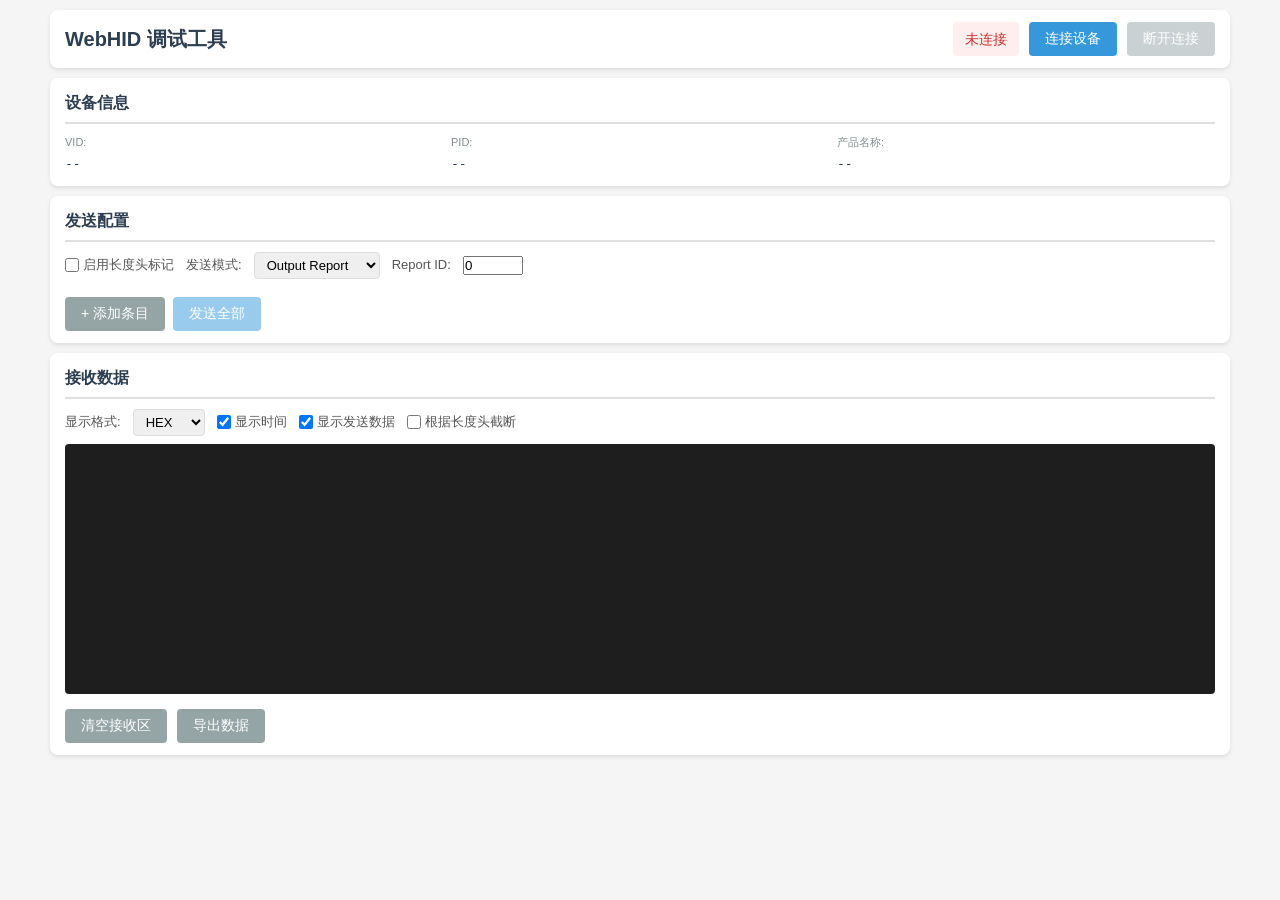
==== docs/index.html @ 26e1fdb8 "change docs name" ====
<!DOCTYPE html>
<html lang="zh-CN">
<head>
    <meta charset="UTF-8">
    <meta name="viewport" content="width=device-width, initial-scale=1.0">
    <title>WebHID 调试工具</title>
    <link rel="stylesheet" href="styles.css">
</head>
<body>
    <div class="container">
        <!-- 标题栏 -->
        <header class="header">
            <h1>WebHID 调试工具</h1>
            <div class="device-status">
                <span id="connectionStatus" class="status-disconnected">未连接</span>
                <button id="connectBtn" class="btn btn-primary">连接设备</button>
                <button id="disconnectBtn" class="btn btn-secondary" disabled>断开连接</button>
            </div>
        </header>

        <!-- 设备信息面板 -->
        <section class="panel device-info-panel">
            <h2>设备信息</h2>
            <div class="device-info-grid" id="deviceInfo">
                <div class="info-item">
                    <label>VID:</label>
                    <span id="vid">--</span>
                </div>
                <div class="info-item">
                    <label>PID:</label>
                    <span id="pid">--</span>
                </div>
                <div class="info-item">
                    <label>产品名称:</label>
                    <span id="productName">--</span>
                </div>
            </div>
        </section>

        <!-- 发送配置面板 -->
        <section class="panel send-panel">
            <h2>发送配置</h2>
            <div class="send-config">
                <div class="config-row">
                    <label class="checkbox-label">
                        <input type="checkbox" id="useHeaderLength">
                        启用长度头标记
                    </label>
                    <div class="header-config" id="headerConfig" style="display: none;">
                        <label>长度头字节数:</label>
                        <select id="headerLengthBytes">
                            <option value="1">1字节</option>
                            <option value="2">2字节</option>
                        </select>
                        <label>字节序:</label>
                        <select id="headerEndian">
                            <option value="little">小端序</option>
                            <option value="big">大端序</option>
                        </select>
                    </div>
                    <label>发送模式:</label>
                    <select id="sendMode">
                        <option value="output">Output Report</option>
                        <option value="feature">Feature Report</option>
                    </select>
                    <label>Report ID:</label>
                    <input type="number" id="reportId" value="0" min="0" max="255" style="width: 60px;">
                </div>
            </div>
            
            <div class="send-entries" id="sendEntries">
                <!-- 动态生成的发送条目将插入这里 -->
            </div>
            
            <div class="send-actions">
                <button id="addEntryBtn" class="btn btn-secondary">+ 添加条目</button>
                <button id="sendAllBtn" class="btn btn-primary" disabled>发送全部</button>
            </div>
        </section>

        <!-- 接收面板 -->
        <section class="panel receive-panel">
            <h2>接收数据</h2>
            <div class="receive-config">
                <div class="config-row">
                    <label>显示格式:</label>
                    <select id="displayFormat">
                        <option value="hex">HEX</option>
                        <option value="ascii">ASCII</option>
                    </select>
                    
                    <label class="checkbox-label">
                        <input type="checkbox" id="showTimestamp" checked>
                        显示时间
                    </label>
                    
                    <label class="checkbox-label">
                        <input type="checkbox" id="showSentData" checked>
                        显示发送数据
                    </label>
                    
                    <label class="checkbox-label">
                        <input type="checkbox" id="autoTruncate">
                        根据长度头截断
                    </label>
                </div>
            </div>
            
            <div class="receive-output" id="receiveOutput">
                <!-- 接收到的数据将显示在这里 -->
            </div>
            
            <div class="receive-actions">
                <button id="clearReceiveBtn" class="btn btn-secondary">清空接收区</button>
                <button id="exportBtn" class="btn btn-secondary">导出数据</button>
            </div>
        </section>
    </div>

    <!-- 发送条目模板 -->
    <template id="sendEntryTemplate">
        <div class="send-entry">
            <div class="entry-header">
                <span class="entry-number">条目 #<span class="entry-index">1</span></span>
                <button class="btn-icon delete-entry" title="删除条目">×</button>
            </div>
            <div class="entry-content">
                <div class="input-row">
                    <select class="entry-format">
                        <option value="hex">HEX</option>
                        <option value="ascii">ASCII</option>
                    </select>
                    <input type="text" class="entry-data" placeholder="输入数据...">
                    <button class="btn btn-small send-entry-btn" disabled>发送</button>
                </div>
                <div class="entry-preview">
                    <label>预览:</label>
                    <span class="preview-text">--</span>
                </div>
            </div>
        </div>
    </template>

    <script type="module" src="js/app.js"></script>
</body>
</html>
---- docs/styles.css ----
/* 基础样式重置 */
* {
    margin: 0;
    padding: 0;
    box-sizing: border-box;
}

body {
    font-family: -apple-system, BlinkMacSystemFont, 'Segoe UI', Roboto, 'Helvetica Neue', Arial, sans-serif;
    background-color: #f5f5f5;
    color: #333;
    line-height: 1.6;
}

/* 容器 */
.container {
    max-width: 1200px;
    margin: 0 auto;
    padding: 10px;
}

/* 头部 */
.header {
    background: white;
    padding: 12px 15px;
    border-radius: 8px;
    box-shadow: 0 2px 4px rgba(0,0,0,0.1);
    margin-bottom: 10px;
    display: flex;
    justify-content: space-between;
    align-items: center;
}

.header h1 {
    font-size: 20px;
    color: #2c3e50;
}

.device-status {
    display: flex;
    align-items: center;
    gap: 10px;
}

#connectionStatus {
    padding: 6px 12px;
    border-radius: 4px;
    font-weight: 500;
    font-size: 14px;
}

.status-disconnected {
    background-color: #fee;
    color: #c33;
}

.status-connected {
    background-color: #efe;
    color: #3c3;
}

/* 面板通用样式 */
.panel {
    background: white;
    padding: 12px 15px;
    border-radius: 8px;
    box-shadow: 0 2px 4px rgba(0,0,0,0.1);
    margin-bottom: 10px;
}

.panel h2 {
    font-size: 16px;
    color: #2c3e50;
    margin-bottom: 10px;
    padding-bottom: 6px;
    border-bottom: 2px solid #e0e0e0;
}

/* 按钮样式 */
.btn {
    padding: 8px 16px;
    border: none;
    border-radius: 4px;
    cursor: pointer;
    font-size: 14px;
    font-weight: 500;
    transition: all 0.2s;
}

.btn:disabled {
    opacity: 0.5;
    cursor: not-allowed;
}

.btn-primary {
    background-color: #3498db;
    color: white;
}

.btn-primary:hover:not(:disabled) {
    background-color: #2980b9;
}

.btn-secondary {
    background-color: #95a5a6;
    color: white;
}

.btn-secondary:hover:not(:disabled) {
    background-color: #7f8c8d;
}

.btn-small {
    padding: 4px 12px;
    font-size: 12px;
}

.btn-icon {
    background: none;
    border: none;
    font-size: 20px;
    color: #e74c3c;
    cursor: pointer;
    padding: 0 4px;
    line-height: 1;
}

.btn-icon:hover {
    color: #c0392b;
}

/* 设备信息网格 */
.device-info-grid {
    display: grid;
    grid-template-columns: repeat(auto-fit, minmax(150px, 1fr));
    gap: 8px;
}

.info-item {
    display: flex;
    flex-direction: column;
}

.info-item label {
    font-size: 11px;
    color: #7f8c8d;
    margin-bottom: 2px;
}

.info-item span {
    font-size: 13px;
    color: #2c3e50;
    font-weight: 500;
    font-family: 'Consolas', 'Monaco', monospace;
}

/* 配置行 */
.config-row {
    display: flex;
    align-items: center;
    gap: 12px;
    flex-wrap: wrap;
    margin-bottom: 8px;
}

.config-row label {
    font-size: 13px;
    color: #555;
}

.checkbox-label {
    display: flex;
    align-items: center;
    gap: 4px;
    cursor: pointer;
}

.checkbox-label input[type="checkbox"] {
    width: 14px;
    height: 14px;
    cursor: pointer;
}

select, input[type="text"] {
    padding: 4px 8px;
    border: 1px solid #ddd;
    border-radius: 4px;
    font-size: 13px;
}

select:focus, input[type="text"]:focus {
    outline: none;
    border-color: #3498db;
}

/* 头长度配置 */
.header-config {
    display: flex;
    align-items: center;
    gap: 8px;
    margin-left: 15px;
}

/* 发送条目 */
.send-entries {
    display: flex;
    flex-direction: column;
    gap: 8px;
    margin-bottom: 10px;
}

.send-entry {
    border: 1px solid #e0e0e0;
    border-radius: 6px;
    padding: 10px;
    background-color: #fafafa;
}

.entry-header {
    display: flex;
    justify-content: space-between;
    align-items: center;
    margin-bottom: 6px;
}

.entry-number {
    font-size: 13px;
    font-weight: 500;
    color: #555;
}

.entry-content {
    display: flex;
    flex-direction: column;
    gap: 6px;
}

.input-row {
    display: flex;
    gap: 8px;
    align-items: center;
}

.entry-format {
    width: 90px;
    flex-shrink: 0;
}

.entry-data {
    flex: 1;
    min-width: 150px;
}

.entry-preview {
    font-size: 11px;
    color: #7f8c8d;
    display: flex;
    gap: 6px;
}

.preview-text {
    font-family: 'Consolas', 'Monaco', monospace;
    color: #2c3e50;
    word-break: break-all;
}

/* 发送操作按钮 */
.send-actions {
    display: flex;
    gap: 8px;
}

/* 接收输出区域 */
.receive-output {
    background-color: #1e1e1e;
    color: #d4d4d4;
    font-family: 'Consolas', 'Monaco', monospace;
    font-size: 12px;
    padding: 10px;
    border-radius: 4px;
    min-height: 250px;
    max-height: 400px;
    overflow-y: auto;
    white-space: pre-wrap;
    word-break: break-all;
    line-height: 1.4;
}

/* 接收数据条目样式 */
.receive-entry {
    margin-bottom: 2px;
    padding: 1px 0;
}

.receive-entry.sent {
    color: #4ec9b0;
}

.receive-entry.received {
    color: #ce9178;
}

.receive-entry .timestamp {
    color: #6a9955;
    margin-right: 8px;
}

.receive-entry .direction {
    margin-right: 8px;
    font-weight: bold;
}

.receive-entry .data {
    color: #d4d4d4;
}

/* 接收操作按钮 */
.receive-actions {
    display: flex;
    gap: 10px;
    margin-top: 15px;
}

/* 滚动条样式 */
.receive-output::-webkit-scrollbar {
    width: 8px;
}

.receive-output::-webkit-scrollbar-track {
    background: #2d2d2d;
}

.receive-output::-webkit-scrollbar-thumb {
    background: #555;
    border-radius: 4px;
}

.receive-output::-webkit-scrollbar-thumb:hover {
    background: #666;
}

/* 响应式布局 */
@media (max-width: 768px) {
    .container {
        padding: 10px;
    }
    
    .header {
        flex-direction: column;
        gap: 15px;
        text-align: center;
    }
    
    .config-row {
        flex-direction: column;
        align-items: flex-start;
    }
    
    .input-row {
        flex-direction: column;
        align-items: stretch;
    }
    
    .entry-format, .entry-data {
        width: 100%;
    }
    
    .header-config {
        margin-left: 0;
        margin-top: 10px;
        flex-wrap: wrap;
    }
}

/* 空状态提示 */
.empty-state {
    text-align: center;
    color: #7f8c8d;
    padding: 40px;
    font-style: italic;
}

/* 错误提示 */
.error-message {
    background-color: #fee;
    color: #c33;
    padding: 10px;
    border-radius: 4px;
    margin-bottom: 10px;
    font-size: 14px;
}

/* 成功提示 */
.success-message {
    background-color: #efe;
    color: #3c3;
    padding: 10px;
    border-radius: 4px;
    margin-bottom: 10px;
    font-size: 14px;
}
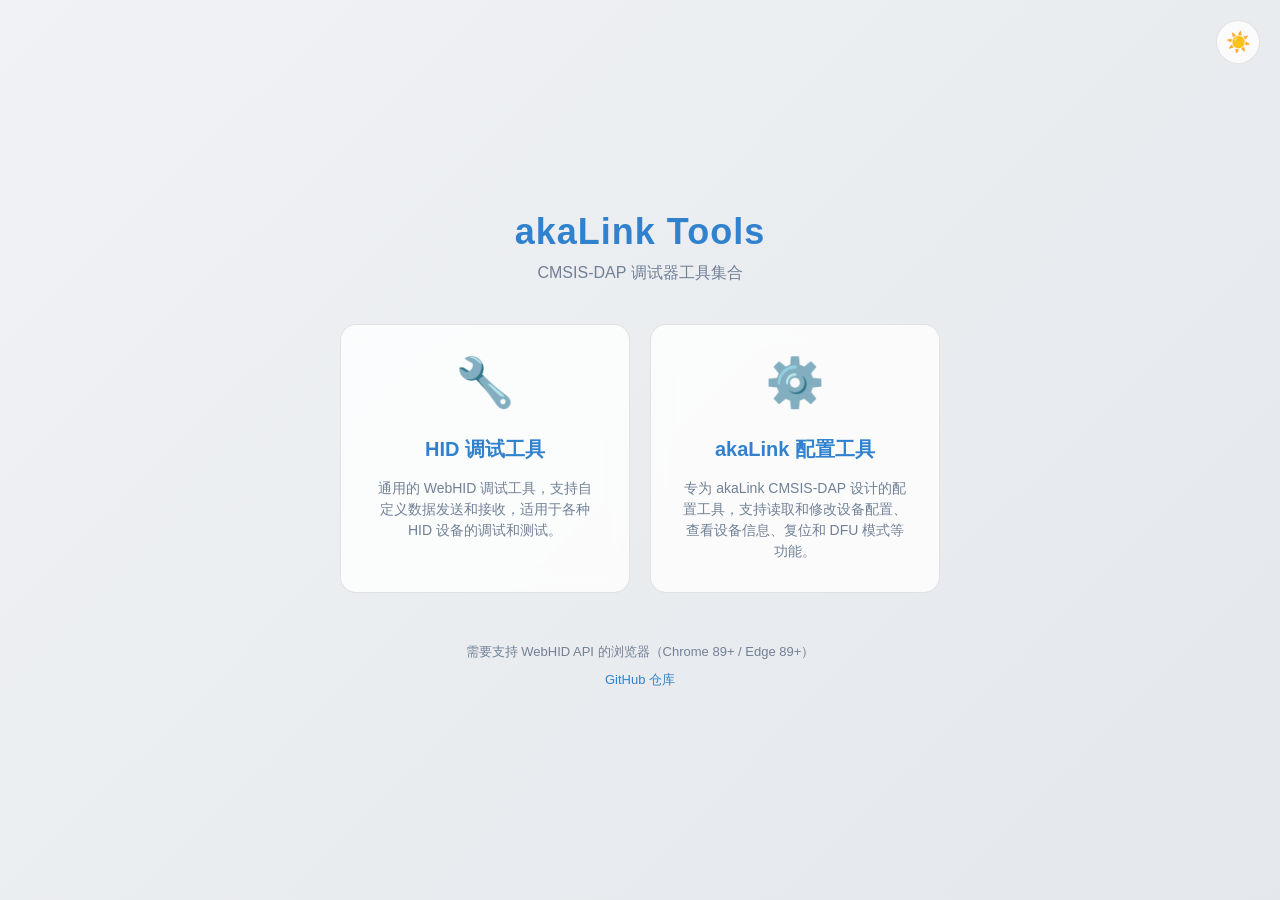
==== commit d4b09c42: "add webui" ====
--- a/docs/index.html
+++ b/docs/index.html
@@ -3,144 +3,331 @@
 <head>
     <meta charset="UTF-8">
     <meta name="viewport" content="width=device-width, initial-scale=1.0">
-    <title>WebHID 调试工具</title>
-    <link rel="stylesheet" href="styles.css">
+    <title>akaLink Tools - GitHub Pages</title>
+    <style>
+        * {
+            margin: 0;
+            padding: 0;
+            box-sizing: border-box;
+        }
+
+        /* CSS 变量定义 - 深色主题（默认） */
+        :root {
+            --bg-primary: #1a1a2e;
+            --bg-secondary: #16213e;
+            --bg-card: rgba(255, 255, 255, 0.05);
+            --text-primary: #e0e0e0;
+            --text-secondary: #8892b0;
+            --accent-color: #00d4ff;
+            --border-color: rgba(255, 255, 255, 0.1);
+            --shadow-color: rgba(0, 0, 0, 0.3);
+        }
+
+        /* 浅色主题 */
+        @media (prefers-color-scheme: light) {
+            :root {
+                --bg-primary: #f0f2f5;
+                --bg-secondary: #e4e7eb;
+                --bg-card: rgba(255, 255, 255, 0.8);
+                --text-primary: #2d3748;
+                --text-secondary: #718096;
+                --accent-color: #3182ce;
+                --border-color: rgba(0, 0, 0, 0.1);
+                --shadow-color: rgba(0, 0, 0, 0.1);
+            }
+        }
+
+        /* 手动主题覆盖 */
+        [data-theme="dark"] {
+            --bg-primary: #1a1a2e;
+            --bg-secondary: #16213e;
+            --bg-card: rgba(255, 255, 255, 0.05);
+            --text-primary: #e0e0e0;
+            --text-secondary: #8892b0;
+            --accent-color: #00d4ff;
+            --border-color: rgba(255, 255, 255, 0.1);
+            --shadow-color: rgba(0, 0, 0, 0.3);
+        }
+
+        [data-theme="light"] {
+            --bg-primary: #f0f2f5;
+            --bg-secondary: #e4e7eb;
+            --bg-card: rgba(255, 255, 255, 0.8);
+            --text-primary: #2d3748;
+            --text-secondary: #718096;
+            --accent-color: #3182ce;
+            --border-color: rgba(0, 0, 0, 0.1);
+            --shadow-color: rgba(0, 0, 0, 0.1);
+        }
+
+        body {
+            font-family: -apple-system, BlinkMacSystemFont, 'Segoe UI', Roboto, 'Helvetica Neue', Arial, sans-serif;
+            background: linear-gradient(135deg, var(--bg-primary) 0%, var(--bg-secondary) 100%);
+            color: var(--text-primary);
+            min-height: 100vh;
+            display: flex;
+            flex-direction: column;
+            align-items: center;
+            justify-content: center;
+            padding: 20px;
+            transition: background 0.3s ease, color 0.3s ease;
+        }
+
+        .container {
+            text-align: center;
+            max-width: 600px;
+            width: 100%;
+        }
+
+        .header-row {
+            display: flex;
+            justify-content: space-between;
+            align-items: center;
+            margin-bottom: 10px;
+        }
+
+        h1 {
+            font-size: 36px;
+            color: var(--accent-color);
+            margin-bottom: 10px;
+            font-weight: 600;
+            letter-spacing: 1px;
+        }
+
+        .subtitle {
+            font-size: 16px;
+            color: var(--text-secondary);
+            margin-bottom: 40px;
+        }
+
+        /* 主题切换按钮 */
+        .theme-toggle {
+            position: fixed;
+            top: 20px;
+            right: 20px;
+            background: var(--bg-card);
+            border: 1px solid var(--border-color);
+            border-radius: 50%;
+            width: 44px;
+            height: 44px;
+            display: flex;
+            align-items: center;
+            justify-content: center;
+            cursor: pointer;
+            font-size: 20px;
+            transition: all 0.3s ease;
+            backdrop-filter: blur(10px);
+            z-index: 100;
+            overflow: hidden;
+        }
+
+        .theme-toggle:hover {
+            transform: scale(1.1);
+            box-shadow: 0 4px 15px var(--shadow-color);
+        }
+
+        .theme-toggle:active {
+            transform: scale(0.95);
+        }
+
+        .theme-toggle.animating span {
+            animation: themeIconSpin 0.5s ease;
+        }
+
+        @keyframes themeIconSpin {
+            0% {
+                transform: rotate(0deg);
+            }
+            100% {
+                transform: rotate(360deg);
+            }
+        }
+
+        .theme-toggle span {
+            display: inline-block;
+            transition: transform 0.3s ease;
+        }
+
+        .theme-toggle:hover span {
+            transform: rotate(15deg);
+        }
+
+        .tools-grid {
+            display: grid;
+            grid-template-columns: repeat(auto-fit, minmax(250px, 1fr));
+            gap: 20px;
+            margin-top: 20px;
+        }
+
+        .tool-card {
+            background: var(--bg-card);
+            backdrop-filter: blur(10px);
+            border: 1px solid var(--border-color);
+            border-radius: 16px;
+            padding: 30px;
+            text-decoration: none;
+            color: var(--text-primary);
+            transition: all 0.3s ease;
+            display: flex;
+            flex-direction: column;
+            align-items: center;
+            gap: 15px;
+        }
+
+        .tool-card:hover {
+            transform: translateY(-5px);
+            box-shadow: 0 20px 40px var(--shadow-color);
+            border-color: var(--accent-color);
+        }
+
+        .tool-icon {
+            font-size: 48px;
+            margin-bottom: 10px;
+        }
+
+        .tool-title {
+            font-size: 20px;
+            font-weight: 600;
+            color: var(--accent-color);
+        }
+
+        .tool-description {
+            font-size: 14px;
+            color: var(--text-secondary);
+            line-height: 1.5;
+        }
+
+        .footer {
+            margin-top: 50px;
+            font-size: 13px;
+            color: var(--text-secondary);
+        }
+
+        .footer a {
+            color: var(--accent-color);
+            text-decoration: none;
+        }
+
+        .footer a:hover {
+            text-decoration: underline;
+        }
+
+        @media (max-width: 600px) {
+            h1 {
+                font-size: 28px;
+            }
+
+            .tools-grid {
+                grid-template-columns: 1fr;
+            }
+
+            .theme-toggle {
+                top: 10px;
+                right: 10px;
+                width: 40px;
+                height: 40px;
+                font-size: 18px;
+            }
+        }
+    </style>
 </head>
 <body>
+    <button class="theme-toggle" id="themeToggle" title="切换主题">
+        <span id="themeIcon">🌙</span>
+    </button>
+
     <div class="container">
-        <!-- 标题栏 -->
-        <header class="header">
-            <h1>WebHID 调试工具</h1>
-            <div class="device-status">
-                <span id="connectionStatus" class="status-disconnected">未连接</span>
-                <button id="connectBtn" class="btn btn-primary">连接设备</button>
-                <button id="disconnectBtn" class="btn btn-secondary" disabled>断开连接</button>
-            </div>
-        </header>
-
-        <!-- 设备信息面板 -->
-        <section class="panel device-info-panel">
-            <h2>设备信息</h2>
-            <div class="device-info-grid" id="deviceInfo">
-                <div class="info-item">
-                    <label>VID:</label>
-                    <span id="vid">--</span>
+        <h1>akaLink Tools</h1>
+        <p class="subtitle">CMSIS-DAP 调试器工具集合</p>
+
+        <div class="tools-grid">
+            <a href="hidtool/index.html" class="tool-card">
+                <div class="tool-icon">🔧</div>
+                <div class="tool-title">HID 调试工具</div>
+                <div class="tool-description">
+                    通用的 WebHID 调试工具，支持自定义数据发送和接收，适用于各种 HID 设备的调试和测试。
                 </div>
-                <div class="info-item">
-                    <label>PID:</label>
-                    <span id="pid">--</span>
+            </a>
+
+            <a href="webui/index.html" class="tool-card">
+                <div class="tool-icon">⚙️</div>
+                <div class="tool-title">akaLink 配置工具</div>
+                <div class="tool-description">
+                    专为 akaLink CMSIS-DAP 设计的配置工具，支持读取和修改设备配置、查看设备信息、复位和 DFU 模式等功能。
                 </div>
-                <div class="info-item">
-                    <label>产品名称:</label>
-                    <span id="productName">--</span>
-                </div>
-            </div>
-        </section>
-
-        <!-- 发送配置面板 -->
-        <section class="panel send-panel">
-            <h2>发送配置</h2>
-            <div class="send-config">
-                <div class="config-row">
-                    <label class="checkbox-label">
-                        <input type="checkbox" id="useHeaderLength">
-                        启用长度头标记
-                    </label>
-                    <div class="header-config" id="headerConfig" style="display: none;">
-                        <label>长度头字节数:</label>
-                        <select id="headerLengthBytes">
-                            <option value="1">1字节</option>
-                            <option value="2">2字节</option>
-                        </select>
-                        <label>字节序:</label>
-                        <select id="headerEndian">
-                            <option value="little">小端序</option>
-                            <option value="big">大端序</option>
-                        </select>
-                    </div>
-                    <label>发送模式:</label>
-                    <select id="sendMode">
-                        <option value="output">Output Report</option>
-                        <option value="feature">Feature Report</option>
-                    </select>
-                    <label>Report ID:</label>
-                    <input type="number" id="reportId" value="0" min="0" max="255" style="width: 60px;">
-                </div>
-            </div>
+            </a>
+        </div>
+
+        <div class="footer">
+            <p>需要支持 WebHID API 的浏览器（Chrome 89+ / Edge 89+）</p>
+            <p style="margin-top: 10px;">
+                <a href="https://github.com/akkako/akaLinkCompact" target="_blank">GitHub 仓库</a>
+            </p>
+        </div>
+    </div>
+
+    <script>
+        // 主题切换功能
+        const themeToggle = document.getElementById('themeToggle');
+        const themeIcon = document.getElementById('themeIcon');
+        const html = document.documentElement;
+
+        // 获取保存的主题或检测系统主题
+        function getInitialTheme() {
+            const savedTheme = localStorage.getItem('theme');
+            if (savedTheme) {
+                return savedTheme;
+            }
+            // 检测系统主题
+            if (window.matchMedia && window.matchMedia('(prefers-color-scheme: light)').matches) {
+                return 'light';
+            }
+            return 'dark';
+        }
+
+        // 应用主题
+        function applyTheme(theme) {
+            if (theme === 'light') {
+                html.setAttribute('data-theme', 'light');
+                themeIcon.textContent = '☀️';
+            } else {
+                html.setAttribute('data-theme', 'dark');
+                themeIcon.textContent = '🌙';
+            }
+            localStorage.setItem('theme', theme);
+        }
+
+        // 切换主题
+        function toggleTheme() {
+            // 添加动画类
+            themeToggle.classList.add('animating');
             
-            <div class="send-entries" id="sendEntries">
-                <!-- 动态生成的发送条目将插入这里 -->
-            </div>
+            // 切换主题
+            const currentTheme = html.getAttribute('data-theme') || 'dark';
+            const newTheme = currentTheme === 'dark' ? 'light' : 'dark';
+            applyTheme(newTheme);
             
-            <div class="send-actions">
-                <button id="addEntryBtn" class="btn btn-secondary">+ 添加条目</button>
-                <button id="sendAllBtn" class="btn btn-primary" disabled>发送全部</button>
-            </div>
-        </section>
-
-        <!-- 接收面板 -->
-        <section class="panel receive-panel">
-            <h2>接收数据</h2>
-            <div class="receive-config">
-                <div class="config-row">
-                    <label>显示格式:</label>
-                    <select id="displayFormat">
-                        <option value="hex">HEX</option>
-                        <option value="ascii">ASCII</option>
-                    </select>
-                    
-                    <label class="checkbox-label">
-                        <input type="checkbox" id="showTimestamp" checked>
-                        显示时间
-                    </label>
-                    
-                    <label class="checkbox-label">
-                        <input type="checkbox" id="showSentData" checked>
-                        显示发送数据
-                    </label>
-                    
-                    <label class="checkbox-label">
-                        <input type="checkbox" id="autoTruncate">
-                        根据长度头截断
-                    </label>
-                </div>
-            </div>
-            
-            <div class="receive-output" id="receiveOutput">
-                <!-- 接收到的数据将显示在这里 -->
-            </div>
-            
-            <div class="receive-actions">
-                <button id="clearReceiveBtn" class="btn btn-secondary">清空接收区</button>
-                <button id="exportBtn" class="btn btn-secondary">导出数据</button>
-            </div>
-        </section>
-    </div>
-
-    <!-- 发送条目模板 -->
-    <template id="sendEntryTemplate">
-        <div class="send-entry">
-            <div class="entry-header">
-                <span class="entry-number">条目 #<span class="entry-index">1</span></span>
-                <button class="btn-icon delete-entry" title="删除条目">×</button>
-            </div>
-            <div class="entry-content">
-                <div class="input-row">
-                    <select class="entry-format">
-                        <option value="hex">HEX</option>
-                        <option value="ascii">ASCII</option>
-                    </select>
-                    <input type="text" class="entry-data" placeholder="输入数据...">
-                    <button class="btn btn-small send-entry-btn" disabled>发送</button>
-                </div>
-                <div class="entry-preview">
-                    <label>预览:</label>
-                    <span class="preview-text">--</span>
-                </div>
-            </div>
-        </div>
-    </template>
-
-    <script type="module" src="js/app.js"></script>
+            // 动画结束后移除动画类
+            setTimeout(() => {
+                themeToggle.classList.remove('animating');
+            }, 500);
+        }
+
+        // 初始化
+        applyTheme(getInitialTheme());
+
+        // 监听点击
+        themeToggle.addEventListener('click', toggleTheme);
+
+        // 监听系统主题变化
+        if (window.matchMedia) {
+            window.matchMedia('(prefers-color-scheme: light)').addEventListener('change', (e) => {
+                // 只在用户没有手动设置过主题时自动切换
+                if (!localStorage.getItem('theme')) {
+                    applyTheme(e.matches ? 'light' : 'dark');
+                }
+            });
+        }
+    </script>
 </body>
 </html>
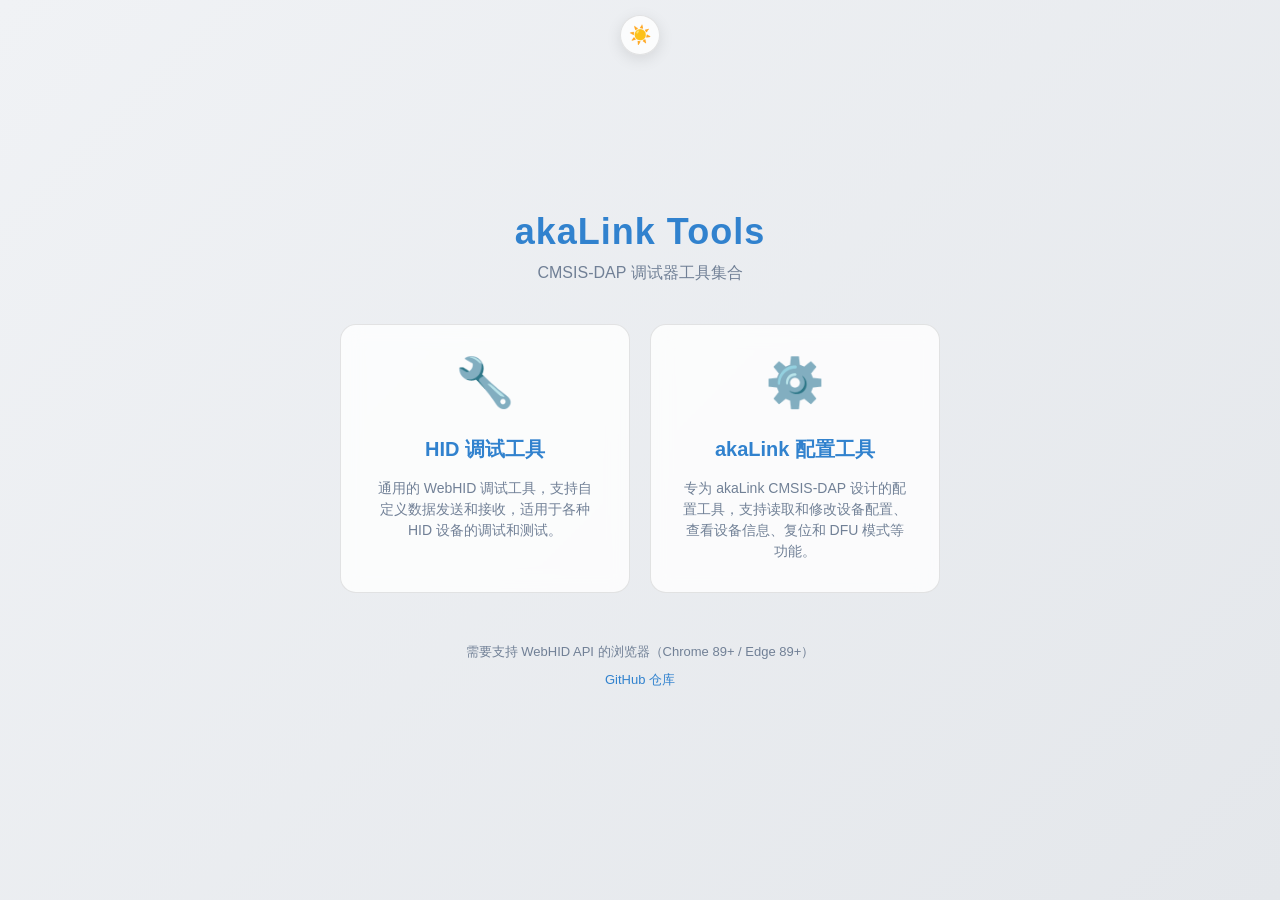
==== commit 3461fb8c: "fix webui theme sync" ====
--- a/docs/index.html
+++ b/docs/index.html
@@ -38,7 +38,8 @@
         }
 
         /* 手动主题覆盖 */
-        [data-theme="dark"] {
+        [data-theme="dark"],
+        body.dark-theme {
             --bg-primary: #1a1a2e;
             --bg-secondary: #16213e;
             --bg-card: rgba(255, 255, 255, 0.05);
@@ -49,7 +50,8 @@
             --shadow-color: rgba(0, 0, 0, 0.3);
         }
 
-        [data-theme="light"] {
+        [data-theme="light"],
+        body:not(.dark-theme) {
             --bg-primary: #f0f2f5;
             --bg-secondary: #e4e7eb;
             --bg-card: rgba(255, 255, 255, 0.8);
@@ -103,31 +105,33 @@
         /* 主题切换按钮 */
         .theme-toggle {
             position: fixed;
-            top: 20px;
-            right: 20px;
+            top: 15px;
+            left: 50%;
+            transform: translateX(-50%);
             background: var(--bg-card);
             border: 1px solid var(--border-color);
             border-radius: 50%;
-            width: 44px;
-            height: 44px;
+            width: 40px;
+            height: 40px;
             display: flex;
             align-items: center;
             justify-content: center;
             cursor: pointer;
-            font-size: 20px;
+            font-size: 18px;
             transition: all 0.3s ease;
             backdrop-filter: blur(10px);
-            z-index: 100;
+            z-index: 1000;
             overflow: hidden;
+            box-shadow: 0 4px 15px var(--shadow-color);
         }
 
         .theme-toggle:hover {
-            transform: scale(1.1);
-            box-shadow: 0 4px 15px var(--shadow-color);
+            transform: translateX(-50%) scale(1.1);
+            box-shadow: 0 6px 20px var(--shadow-color);
         }
 
         .theme-toggle:active {
-            transform: scale(0.95);
+            transform: translateX(-50%) scale(0.95);
         }
 
         .theme-toggle.animating span {
@@ -223,10 +227,11 @@
 
             .theme-toggle {
                 top: 10px;
-                right: 10px;
-                width: 40px;
-                height: 40px;
-                font-size: 18px;
+                left: 50%;
+                transform: translateX(-50%);
+                width: 36px;
+                height: 36px;
+                font-size: 16px;
             }
         }
     </style>
@@ -270,31 +275,34 @@
         // 主题切换功能
         const themeToggle = document.getElementById('themeToggle');
         const themeIcon = document.getElementById('themeIcon');
-        const html = document.documentElement;
-
+        const body = document.body;
+
+        // 统一的 localStorage key
+        const THEME_KEY = 'akalink-theme';
+        
         // 获取保存的主题或检测系统主题
         function getInitialTheme() {
-            const savedTheme = localStorage.getItem('theme');
+            const savedTheme = localStorage.getItem(THEME_KEY);
             if (savedTheme) {
                 return savedTheme;
             }
-            // 检测系统主题
-            if (window.matchMedia && window.matchMedia('(prefers-color-scheme: light)').matches) {
-                return 'light';
-            }
-            return 'dark';
+            // 检测系统主题 - 默认深色
+            if (window.matchMedia && window.matchMedia('(prefers-color-scheme: dark)').matches) {
+                return 'dark';
+            }
+            return 'light';
         }
 
         // 应用主题
         function applyTheme(theme) {
             if (theme === 'light') {
-                html.setAttribute('data-theme', 'light');
+                body.classList.remove('dark-theme');
                 themeIcon.textContent = '☀️';
             } else {
-                html.setAttribute('data-theme', 'dark');
+                body.classList.add('dark-theme');
                 themeIcon.textContent = '🌙';
             }
-            localStorage.setItem('theme', theme);
+            localStorage.setItem(THEME_KEY, theme);
         }
 
         // 切换主题
@@ -303,8 +311,8 @@
             themeToggle.classList.add('animating');
             
             // 切换主题
-            const currentTheme = html.getAttribute('data-theme') || 'dark';
-            const newTheme = currentTheme === 'dark' ? 'light' : 'dark';
+            const isDark = body.classList.contains('dark-theme');
+            const newTheme = isDark ? 'light' : 'dark';
             applyTheme(newTheme);
             
             // 动画结束后移除动画类
@@ -321,13 +329,21 @@
 
         // 监听系统主题变化
         if (window.matchMedia) {
-            window.matchMedia('(prefers-color-scheme: light)').addEventListener('change', (e) => {
+            window.matchMedia('(prefers-color-scheme: dark)').addEventListener('change', (e) => {
                 // 只在用户没有手动设置过主题时自动切换
-                if (!localStorage.getItem('theme')) {
-                    applyTheme(e.matches ? 'light' : 'dark');
+                if (!localStorage.getItem(THEME_KEY)) {
+                    applyTheme(e.matches ? 'dark' : 'light');
                 }
             });
         }
+
+        // 监听其他页面修改主题（通过 localStorage 同步）
+        window.addEventListener('storage', (e) => {
+            if (e.key === THEME_KEY) {
+                const newTheme = e.newValue || 'dark';
+                applyTheme(newTheme);
+            }
+        });
     </script>
 </body>
 </html>
